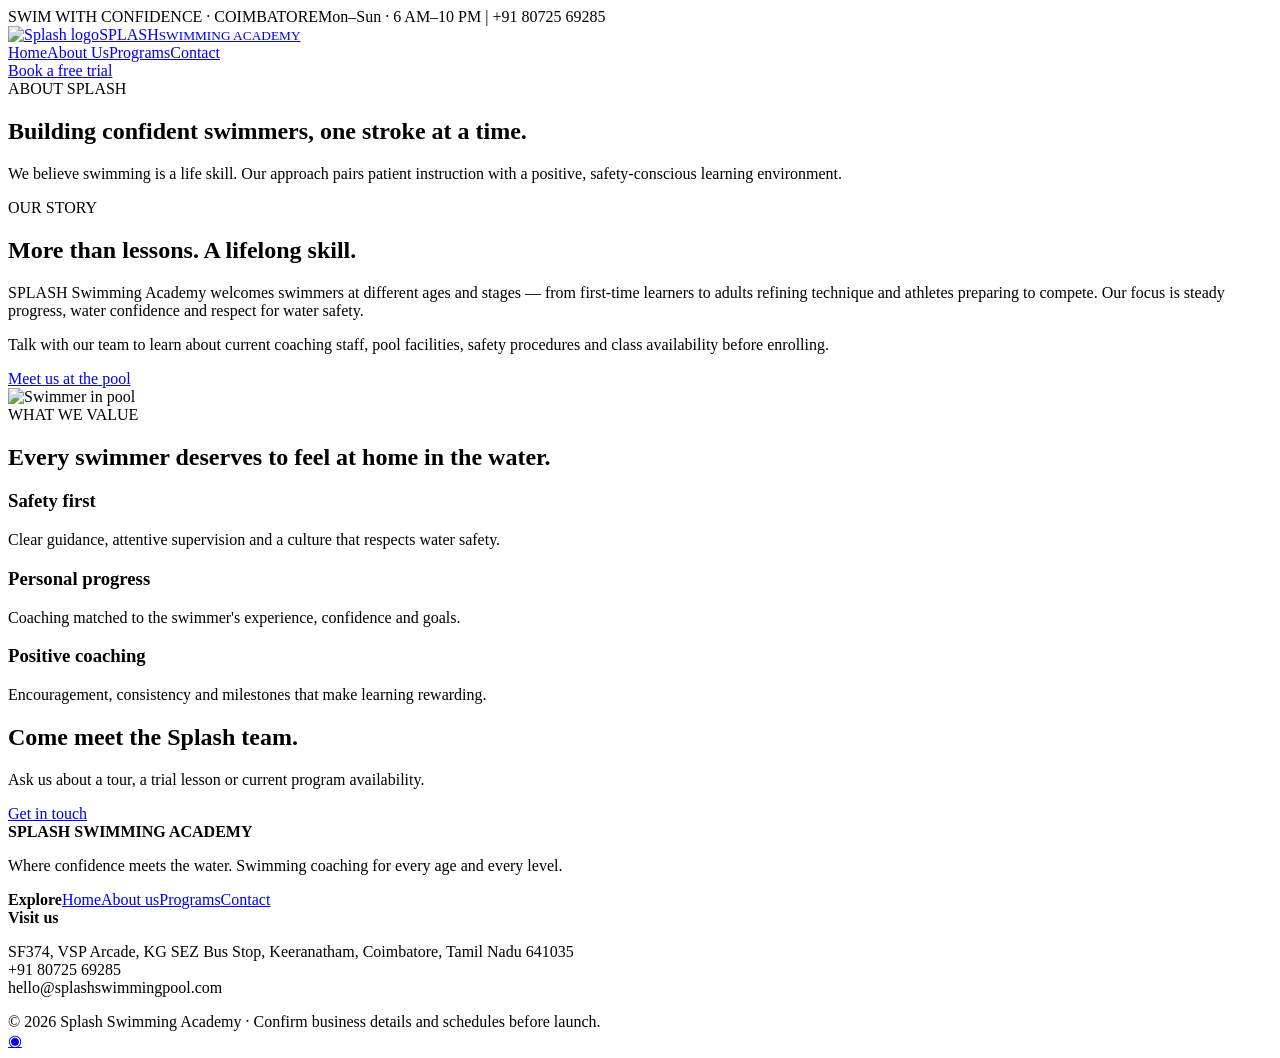
==== about.html @ c30bbf0b "Add SPLASH website: about.html" ====
<!doctype html><html lang="en"><head><meta charset="utf-8"><meta name="viewport" content="width=device-width,initial-scale=1"><title>About Us | SPLASH Swimming Academy</title><link rel="stylesheet" href="/styles.css"></head><body><div class="top"><span>SWIM WITH CONFIDENCE · COIMBATORE</span><span>Mon–Sun · 6 AM–10 PM | +91 80725 69285</span></div><header class="nav"><a class="brand" href="/"><img src="/assets/logo.jpg" alt="Splash logo"><span>SPLASH<small>SWIMMING ACADEMY</small></span></a><nav class="links"><a class="" href="/">Home</a><a class="active" href="/about">About Us</a><a class="" href="/programs">Programs</a><a class="" href="/contact">Contact</a></nav><a class="btn" href="/contact">Book a free trial</a></header><main><section class="pagehero"><div class="eyebrow">ABOUT SPLASH</div><h1>Building confident swimmers, one stroke at a time.</h1><p>We believe swimming is a life skill. Our approach pairs patient instruction with a positive, safety-conscious learning environment.</p></section><section class="section"><div class="grid2"><div><div class="kicker">OUR STORY</div><h2>More than lessons. A lifelong skill.</h2><p class="muted">SPLASH Swimming Academy welcomes swimmers at different ages and stages — from first-time learners to adults refining technique and athletes preparing to compete. Our focus is steady progress, water confidence and respect for water safety.</p><p class="muted">Talk with our team to learn about current coaching staff, pool facilities, safety procedures and class availability before enrolling.</p><a class="btn" href="/contact">Meet us at the pool</a></div><img src="https://images.unsplash.com/photo-1530549387789-4c1017266635?auto=format&fit=crop&w=1100&q=85" alt="Swimmer in pool"></div></section><section class="section soft"><div class="center"><div class="kicker">WHAT WE VALUE</div><h2>Every swimmer deserves to feel at home in the water.</h2></div><div class="cards"><div class="info"><h3>Safety first</h3><p class="muted">Clear guidance, attentive supervision and a culture that respects water safety.</p></div><div class="info"><h3>Personal progress</h3><p class="muted">Coaching matched to the swimmer's experience, confidence and goals.</p></div><div class="info"><h3>Positive coaching</h3><p class="muted">Encouragement, consistency and milestones that make learning rewarding.</p></div></div></section><section class="cta"><div><h2>Come meet the Splash team.</h2><p>Ask us about a tour, a trial lesson or current program availability.</p></div><a class="btn cyan" href="/contact">Get in touch</a></section></main><footer class="footer"><div class="foot"><div><b>SPLASH SWIMMING ACADEMY</b><p>Where confidence meets the water. Swimming coaching for every age and every level.</p></div><div><b>Explore</b><a href="/">Home</a><a href="/about">About us</a><a href="/programs">Programs</a><a href="/contact">Contact</a></div><div><b>Visit us</b><p>SF374, VSP Arcade, KG SEZ Bus Stop, Keeranatham, Coimbatore, Tamil Nadu 641035<br>+91 80725 69285<br>hello@splashswimmingpool.com</p></div></div><div class="copyright">© 2026 Splash Swimming Academy · Confirm business details and schedules before launch.</div></footer><a class="wa" href="https://wa.me/918072569285" aria-label="WhatsApp">◉</a><script src="/script.js"></script></body></html>
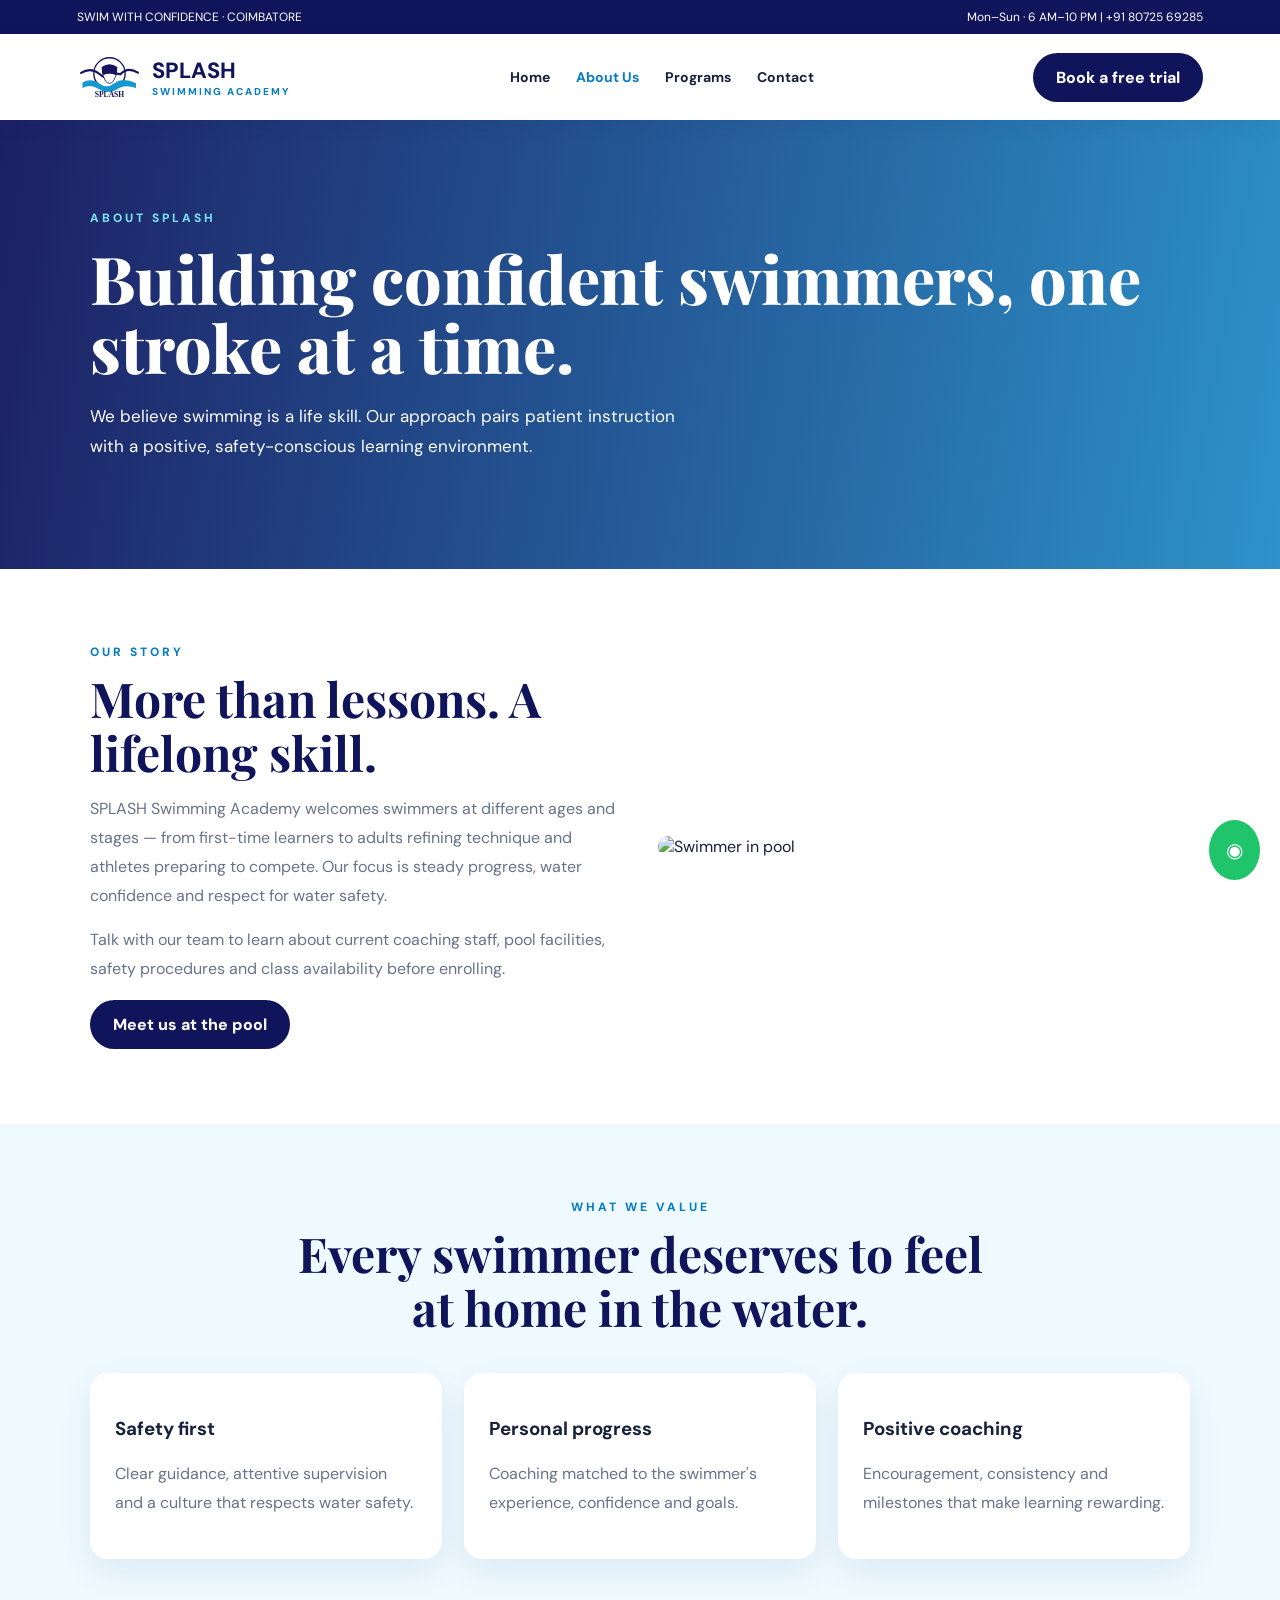
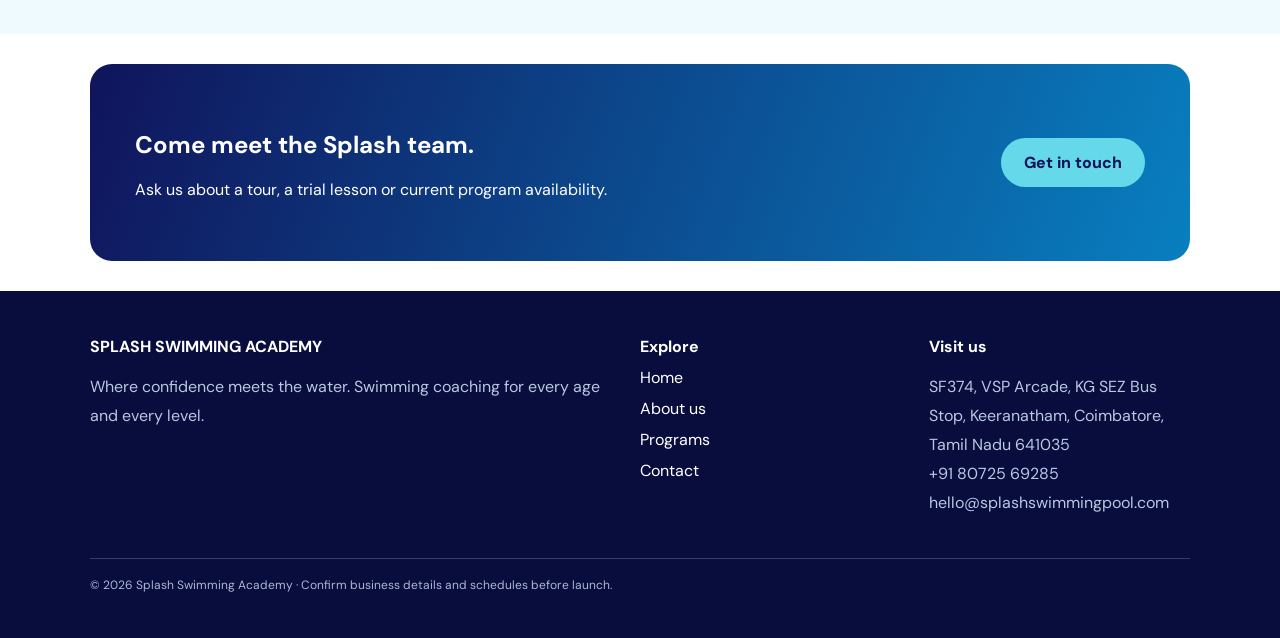
==== commit 809411c0: "Use vector SPLASH logo" ====
--- a/about.html
+++ b/about.html
@@ -1 +1 @@
-<!doctype html><html lang="en"><head><meta charset="utf-8"><meta name="viewport" content="width=device-width,initial-scale=1"><title>About Us | SPLASH Swimming Academy</title><link rel="stylesheet" href="/styles.css"></head><body><div class="top"><span>SWIM WITH CONFIDENCE · COIMBATORE</span><span>Mon–Sun · 6 AM–10 PM | +91 80725 69285</span></div><header class="nav"><a class="brand" href="/"><img src="/assets/logo.jpg" alt="Splash logo"><span>SPLASH<small>SWIMMING ACADEMY</small></span></a><nav class="links"><a class="" href="/">Home</a><a class="active" href="/about">About Us</a><a class="" href="/programs">Programs</a><a class="" href="/contact">Contact</a></nav><a class="btn" href="/contact">Book a free trial</a></header><main><section class="pagehero"><div class="eyebrow">ABOUT SPLASH</div><h1>Building confident swimmers, one stroke at a time.</h1><p>We believe swimming is a life skill. Our approach pairs patient instruction with a positive, safety-conscious learning environment.</p></section><section class="section"><div class="grid2"><div><div class="kicker">OUR STORY</div><h2>More than lessons. A lifelong skill.</h2><p class="muted">SPLASH Swimming Academy welcomes swimmers at different ages and stages — from first-time learners to adults refining technique and athletes preparing to compete. Our focus is steady progress, water confidence and respect for water safety.</p><p class="muted">Talk with our team to learn about current coaching staff, pool facilities, safety procedures and class availability before enrolling.</p><a class="btn" href="/contact">Meet us at the pool</a></div><img src="https://images.unsplash.com/photo-1530549387789-4c1017266635?auto=format&fit=crop&w=1100&q=85" alt="Swimmer in pool"></div></section><section class="section soft"><div class="center"><div class="kicker">WHAT WE VALUE</div><h2>Every swimmer deserves to feel at home in the water.</h2></div><div class="cards"><div class="info"><h3>Safety first</h3><p class="muted">Clear guidance, attentive supervision and a culture that respects water safety.</p></div><div class="info"><h3>Personal progress</h3><p class="muted">Coaching matched to the swimmer's experience, confidence and goals.</p></div><div class="info"><h3>Positive coaching</h3><p class="muted">Encouragement, consistency and milestones that make learning rewarding.</p></div></div></section><section class="cta"><div><h2>Come meet the Splash team.</h2><p>Ask us about a tour, a trial lesson or current program availability.</p></div><a class="btn cyan" href="/contact">Get in touch</a></section></main><footer class="footer"><div class="foot"><div><b>SPLASH SWIMMING ACADEMY</b><p>Where confidence meets the water. Swimming coaching for every age and every level.</p></div><div><b>Explore</b><a href="/">Home</a><a href="/about">About us</a><a href="/programs">Programs</a><a href="/contact">Contact</a></div><div><b>Visit us</b><p>SF374, VSP Arcade, KG SEZ Bus Stop, Keeranatham, Coimbatore, Tamil Nadu 641035<br>+91 80725 69285<br>hello@splashswimmingpool.com</p></div></div><div class="copyright">© 2026 Splash Swimming Academy · Confirm business details and schedules before launch.</div></footer><a class="wa" href="https://wa.me/918072569285" aria-label="WhatsApp">◉</a><script src="/script.js"></script></body></html>+<!doctype html><html lang="en"><head><meta charset="utf-8"><meta name="viewport" content="width=device-width,initial-scale=1"><title>About Us | SPLASH Swimming Academy</title><link rel="stylesheet" href="/styles.css"></head><body><div class="top"><span>SWIM WITH CONFIDENCE · COIMBATORE</span><span>Mon–Sun · 6 AM–10 PM | +91 80725 69285</span></div><header class="nav"><a class="brand" href="/"><img src="/assets/logo.svg" alt="Splash logo"><span>SPLASH<small>SWIMMING ACADEMY</small></span></a><nav class="links"><a class="" href="/">Home</a><a class="active" href="/about">About Us</a><a class="" href="/programs">Programs</a><a class="" href="/contact">Contact</a></nav><a class="btn" href="/contact">Book a free trial</a></header><main><section class="pagehero"><div class="eyebrow">ABOUT SPLASH</div><h1>Building confident swimmers, one stroke at a time.</h1><p>We believe swimming is a life skill. Our approach pairs patient instruction with a positive, safety-conscious learning environment.</p></section><section class="section"><div class="grid2"><div><div class="kicker">OUR STORY</div><h2>More than lessons. A lifelong skill.</h2><p class="muted">SPLASH Swimming Academy welcomes swimmers at different ages and stages — from first-time learners to adults refining technique and athletes preparing to compete. Our focus is steady progress, water confidence and respect for water safety.</p><p class="muted">Talk with our team to learn about current coaching staff, pool facilities, safety procedures and class availability before enrolling.</p><a class="btn" href="/contact">Meet us at the pool</a></div><img src="https://images.unsplash.com/photo-1530549387789-4c1017266635?auto=format&fit=crop&w=1100&q=85" alt="Swimmer in pool"></div></section><section class="section soft"><div class="center"><div class="kicker">WHAT WE VALUE</div><h2>Every swimmer deserves to feel at home in the water.</h2></div><div class="cards"><div class="info"><h3>Safety first</h3><p class="muted">Clear guidance, attentive supervision and a culture that respects water safety.</p></div><div class="info"><h3>Personal progress</h3><p class="muted">Coaching matched to the swimmer's experience, confidence and goals.</p></div><div class="info"><h3>Positive coaching</h3><p class="muted">Encouragement, consistency and milestones that make learning rewarding.</p></div></div></section><section class="cta"><div><h2>Come meet the Splash team.</h2><p>Ask us about a tour, a trial lesson or current program availability.</p></div><a class="btn cyan" href="/contact">Get in touch</a></section></main><footer class="footer"><div class="foot"><div><b>SPLASH SWIMMING ACADEMY</b><p>Where confidence meets the water. Swimming coaching for every age and every level.</p></div><div><b>Explore</b><a href="/">Home</a><a href="/about">About us</a><a href="/programs">Programs</a><a href="/contact">Contact</a></div><div><b>Visit us</b><p>SF374, VSP Arcade, KG SEZ Bus Stop, Keeranatham, Coimbatore, Tamil Nadu 641035<br>+91 80725 69285<br>hello@splashswimmingpool.com</p></div></div><div class="copyright">© 2026 Splash Swimming Academy · Confirm business details and schedules before launch.</div></footer><a class="wa" href="https://wa.me/918072569285" aria-label="WhatsApp">◉</a><script src="/script.js"></script></body></html>
--- a/styles.css
+++ b/styles.css
@@ -0,0 +1,2 @@
+@import url('https://fonts.googleapis.com/css2?family=DM+Sans:wght@400;600;700;800&family=Playfair+Display:wght@600;700;800&display=swap');
+:root{--navy:#10145b;--blue:#087dc2;--cyan:#65d8e9;--ink:#17213c;--muted:#68738a;--pale:#eefaff}*{box-sizing:border-box}body{margin:0;font-family:'DM Sans',sans-serif;color:var(--ink)}a{text-decoration:none;color:inherit}.top{background:var(--navy);color:#fff;padding:9px 6%;font-size:12px;display:flex;justify-content:space-between}.nav{height:86px;display:flex;align-items:center;justify-content:space-between;padding:0 6%;position:sticky;top:0;background:white;z-index:5;box-shadow:0 4px 20px #10205b12}.brand{font-weight:800;color:var(--navy);font-size:22px;display:flex;align-items:center;gap:10px}.brand img{width:65px;height:65px;object-fit:contain}.brand small{display:block;color:#087dc2;font-size:10px;letter-spacing:2px}.links{display:flex;gap:26px;font-weight:700;font-size:14px}.links a:hover,.links .active{color:var(--blue)}.btn{display:inline-block;padding:14px 23px;border-radius:30px;background:var(--navy);color:white;font-weight:800;border:0;cursor:pointer}.cyan{background:var(--cyan);color:var(--navy)}.hero{min-height:570px;padding:100px 7%;display:flex;align-items:center;color:white;background:linear-gradient(90deg,#08134ef2,#09205d99,#071c4220),url('https://images.unsplash.com/photo-1530549387789-4c1017266635?auto=format&fit=crop&w=2000&q=85') center/cover}.hero div{max-width:650px}.eyebrow{color:#7be3f2;font-size:12px;letter-spacing:3px;font-weight:800}.hero h1,.pagehero h1{font:800 clamp(44px,7vw,78px)/1.05 'Playfair Display';margin:18px 0}.hero h1 span{color:#7de3ef}.hero p,.pagehero p{font-size:17px;line-height:1.8;max-width:620px}.actions{display:flex;gap:12px;flex-wrap:wrap;margin-top:28px}.outline{border:1px solid white;background:#ffffff18}.section{padding:75px 7%}.soft{background:var(--pale)}.center{text-align:center;max-width:720px;margin:0 auto 38px}.kicker{font-size:12px;letter-spacing:3px;color:var(--blue);font-weight:800}.section h2{font:700 clamp(32px,4vw,48px)/1.12 'Playfair Display';color:var(--navy);margin:12px 0}.muted{color:var(--muted);line-height:1.8}.cards{display:grid;grid-template-columns:repeat(3,1fr);gap:22px}.card{border-radius:20px;overflow:hidden;background:white;box-shadow:0 16px 45px #10205b12}.card img{width:100%;height:210px;object-fit:cover}.card div{padding:22px}.card h3{font:700 25px 'Playfair Display';color:var(--navy);margin:10px 0}.tag{font-size:11px;color:#087dc2;font-weight:800;background:#e5f8ff;border-radius:20px;padding:7px 12px}.pagehero{padding:90px 7%;background:linear-gradient(100deg,#10145bf2,#087fc0d9),url('https://images.unsplash.com/photo-1576013551627-0cc20b96c2a7?auto=format&fit=crop&w=1800&q=85') center/cover;color:white}.pagehero h1{font-size:clamp(42px,6vw,66px)}.grid2{display:grid;grid-template-columns:1fr 1fr;gap:36px;align-items:center}.grid2 img{width:100%;border-radius:22px;max-height:430px;object-fit:cover}.info{padding:25px;border-radius:18px;background:white;box-shadow:0 12px 35px #10205b12}.schedule{width:100%;border-collapse:collapse;min-width:700px}.schedule th{background:var(--navy);color:white;padding:14px}.schedule td{padding:14px;text-align:center;border-bottom:1px solid #e8edf5}.scroll{overflow:auto;border-radius:16px}.contact{display:grid;grid-template-columns:.9fr 1.1fr;gap:28px}.dark{background:var(--navy);color:white;padding:30px;border-radius:20px}.dark p{line-height:1.8;color:#d8e7f8}.form{padding:28px;border-radius:20px;box-shadow:0 12px 35px #10205b12}.field{margin:13px 0}.field label{display:block;font-size:12px;font-weight:800;margin-bottom:6px}.field input,.field select,.field textarea{width:100%;padding:13px;border:1px solid #dce4ef;border-radius:9px;font:inherit}.field textarea{min-height:100px}.cta{margin:30px 7%;padding:45px;border-radius:22px;background:linear-gradient(110deg,#10145b,#087fc0);color:white;display:flex;align-items:center;justify-content:space-between;gap:20px}.footer{background:#080d3e;color:white;padding:45px 7%}.footer p{color:#b9c7df;line-height:1.8}.foot{display:grid;grid-template-columns:2fr 1fr 1fr;gap:28px}.foot a{display:block;margin:10px 0}.copyright{border-top:1px solid #ffffff30;margin-top:25px;padding-top:18px;font-size:12px;color:#aab8d4}.wa{position:fixed;bottom:20px;right:20px;background:#20c56b;color:white;padding:17px;border-radius:50%;font-size:20px}@media(max-width:800px){.links{gap:12px;font-size:12px}.nav>.btn{display:none}.cards{grid-template-columns:1fr}.grid2,.contact,.foot{grid-template-columns:1fr}.top{font-size:10px}.hero{min-height:500px}.cta{display:block}.brand img{width:52px;height:52px}}@media(max-width:560px){.nav{padding:0 4%;height:72px}.links{gap:9px;font-size:11px}.brand{font-size:18px}.brand small{font-size:8px}.top span:last-child{display:none}.section{padding:55px 5%}.pagehero{padding:65px 5%}.hero{padding:70px 5%}.cta{margin:20px 5%;padding:28px}.footer{padding:35px 5%}}
